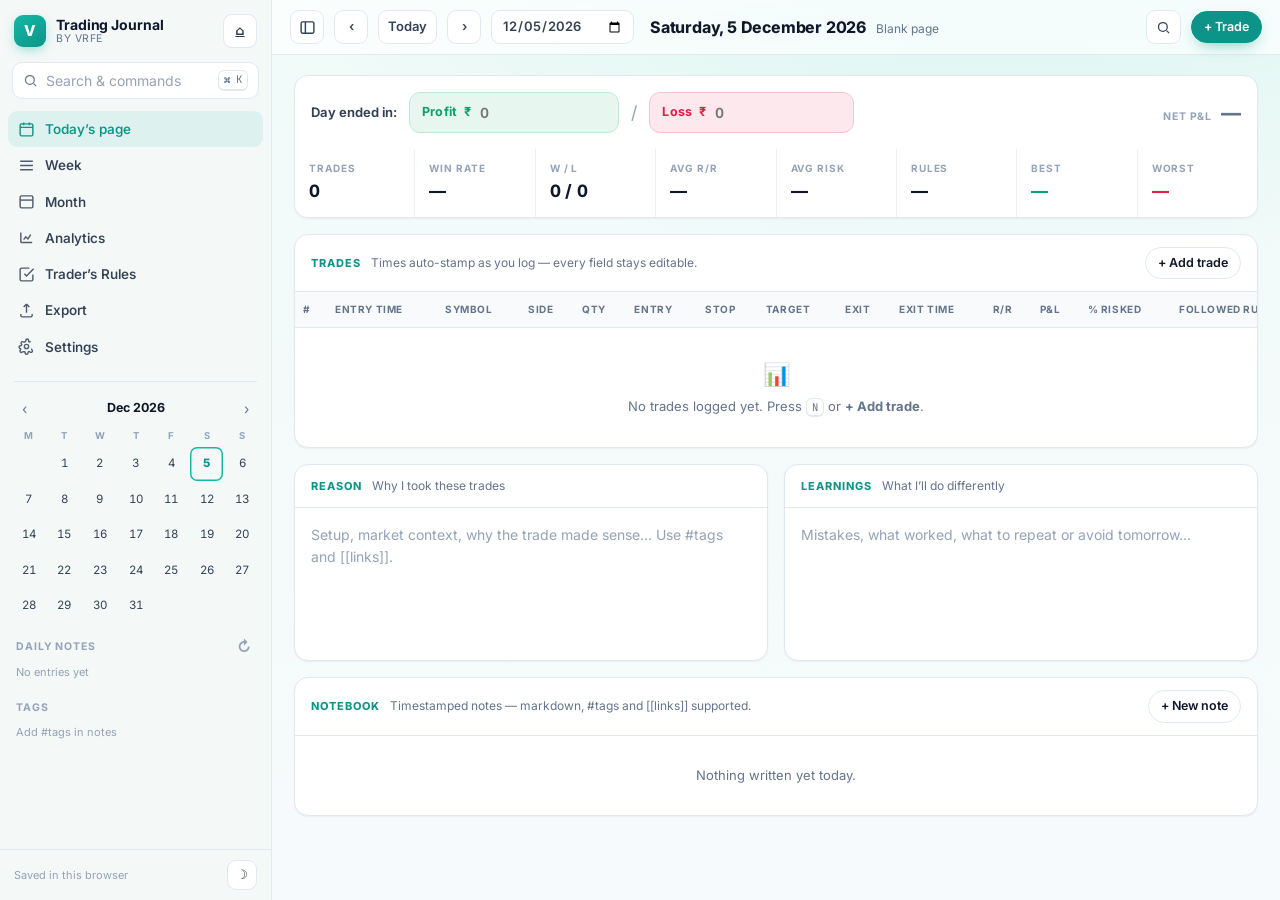
==== app.html @ 70026c04 "Add files via upload" ====
<!DOCTYPE html>
<html lang="en" data-theme="light">
<head>
<meta charset="utf-8">
<meta name="viewport" content="width=device-width, initial-scale=1">
<title>Trading Journal by VRFE</title>
<link rel="icon" href="icons/icon32.png">
<link rel="stylesheet" href="app.css">
</head>
<body>
<div class="app" id="app">

  <!-- ==================== SIDEBAR (vault) ==================== -->
  <aside class="sidebar">
    <div class="sb-brand">
      <div class="brand-mark">V</div>
      <div class="brand-text">
        <div class="brand-title">Trading Journal</div>
        <div class="brand-sub">by VRFE</div>
      </div>
      <a class="iconbtn only no-print" id="homeLink" title="Home" style="margin-left:auto" href="index.html">&#8962;</a>
    </div>

    <button class="sb-search no-print" id="cmdkOpen">
      <svg class="ic" viewBox="0 0 24 24" width="15" height="15" fill="none" stroke="currentColor" stroke-width="2"><circle cx="11" cy="11" r="7"/><path d="M21 21l-4-4"/></svg>
      <span style="color:var(--ink-4)">Search &amp; commands</span>
      <span class="kbd">&#8984; K</span>
    </button>

    <nav class="sb-nav" id="sbNav">
      <button class="sb-item active" data-view="day">
        <svg class="ic" viewBox="0 0 24 24" fill="none" stroke="currentColor" stroke-width="2"><rect x="3" y="4" width="18" height="17" rx="2"/><path d="M3 9h18M8 2v4M16 2v4"/></svg>
        Today&rsquo;s page
      </button>
      <button class="sb-item" data-view="week">
        <svg class="ic" viewBox="0 0 24 24" fill="none" stroke="currentColor" stroke-width="2"><path d="M3 6h18M3 12h18M3 18h18"/></svg>
        Week
      </button>
      <button class="sb-item" data-view="month">
        <svg class="ic" viewBox="0 0 24 24" fill="none" stroke="currentColor" stroke-width="2"><rect x="3" y="4" width="18" height="17" rx="2"/><path d="M3 10h18"/></svg>
        Month
      </button>
      <button class="sb-item" data-view="analytics">
        <svg class="ic" viewBox="0 0 24 24" fill="none" stroke="currentColor" stroke-width="2"><path d="M4 19V5M4 19h16M8 15l3-4 3 3 4-6"/></svg>
        Analytics
      </button>
      <button class="sb-item" data-view="rules">
        <svg class="ic" viewBox="0 0 24 24" fill="none" stroke="currentColor" stroke-width="2"><path d="M9 11l3 3L22 4M21 12v7a2 2 0 0 1-2 2H5a2 2 0 0 1-2-2V5a2 2 0 0 1 2-2h11"/></svg>
        Trader&rsquo;s Rules
      </button>
      <button class="sb-item" data-view="export">
        <svg class="ic" viewBox="0 0 24 24" fill="none" stroke="currentColor" stroke-width="2"><path d="M12 3v12m0-12l-4 4m4-4l4 4M4 17v2a2 2 0 0 0 2 2h12a2 2 0 0 0 2-2v-2"/></svg>
        Export
      </button>
      <button class="sb-item" data-view="settings">
        <svg class="ic" viewBox="0 0 24 24" fill="none" stroke="currentColor" stroke-width="2"><circle cx="12" cy="12" r="3"/><path d="M19.4 15a1.65 1.65 0 0 0 .33 1.82l.06.06a2 2 0 1 1-2.83 2.83l-.06-.06a1.65 1.65 0 0 0-2.82 1.17V21a2 2 0 0 1-4 0v-.09A1.65 1.65 0 0 0 8 19.4a1.65 1.65 0 0 0-1.82.33l-.06.06a2 2 0 1 1-2.83-2.83l.06-.06A1.65 1.65 0 0 0 3.6 15H3.5a2 2 0 0 1 0-4h.09A1.65 1.65 0 0 0 5 8.6l-.06-.05a2 2 0 1 1 2.83-2.83l.06.06A1.65 1.65 0 0 0 9 5.6h.09A1.65 1.65 0 0 0 11 3.6V3.5a2 2 0 0 1 4 0v.09A1.65 1.65 0 0 0 16 5.6h.09a1.65 1.65 0 0 0 1.51-1.17"/></svg>
        Settings
      </button>
    </nav>

    <div class="sb-sep"></div>

    <div class="sb-scroll">
      <div class="mini-cal">
        <div class="mc-head">
          <button class="mc-nav" id="mcPrev">&#8249;</button>
          <div class="mc-title" id="mcTitle">—</div>
          <button class="mc-nav" id="mcNext">&#8250;</button>
        </div>
        <div class="mc-grid" id="mcGrid"></div>
      </div>

      <div class="sb-head">Daily notes <button id="sbNewDay" title="Go to today">&#8635;</button></div>
      <div id="dayList"></div>

      <div class="sb-head" style="margin-top:6px">Tags</div>
      <div id="tagList" style="padding-bottom:8px"></div>
    </div>

    <div class="sb-foot no-print">
      <span class="grow" style="font-size:11px;color:var(--ink-4)" id="storeInfo">Saved locally</span>
      <button class="iconbtn only" id="themeBtn" title="Toggle theme" style="height:30px;min-width:30px">&#9789;</button>
    </div>
  </aside>
  <div class="scrim" id="scrim"></div>

  <!-- ==================== MAIN ==================== -->
  <main class="main">
    <div class="topbar">
      <button class="iconbtn only no-print" id="sbToggle" title="Toggle sidebar">
        <svg viewBox="0 0 24 24" width="17" height="17" fill="none" stroke="currentColor" stroke-width="2"><rect x="3" y="4" width="18" height="16" rx="2"/><path d="M9 4v16"/></svg>
      </button>
      <button class="iconbtn only no-print" id="navPrev" title="Previous day">&#8249;</button>
      <button class="iconbtn no-print" id="navToday">Today</button>
      <button class="iconbtn only no-print" id="navNext" title="Next day">&#8250;</button>
      <input type="date" class="iconbtn no-print" id="datePick" style="padding:0 10px">
      <div class="crumb" style="margin-left:6px">
        <span class="h" id="crumbH">&nbsp;</span>
        <span class="s" id="crumbS">&nbsp;</span>
      </div>
      <div class="grow"></div>
      <button class="iconbtn no-print" id="cmdkOpen2" title="Command palette (⌘K)">
        <svg viewBox="0 0 24 24" width="15" height="15" fill="none" stroke="currentColor" stroke-width="2"><circle cx="11" cy="11" r="7"/><path d="M21 21l-4-4"/></svg>
      </button>
      <button class="btn primary sm no-print" id="addTradeTop">+ Trade</button>
    </div>

    <div class="content" id="content">
      <div class="pad">

        <!-- ===== DAY ===== -->
        <section id="view-day">
          <div class="card">
            <div class="dayresult">
              <span class="dr-label">Day ended in:</span>
              <div class="chip profit"><span class="nm">Profit</span><span class="nm cur">&#8377;</span><input id="dayProfit" inputmode="decimal" placeholder="0"></div>
              <span class="slash">/</span>
              <div class="chip loss"><span class="nm">Loss</span><span class="nm cur">&#8377;</span><input id="dayLoss" inputmode="decimal" placeholder="0"></div>
              <div class="net"><span class="k">Net P&amp;L</span><span class="v" id="dayNet">&mdash;</span></div>
            </div>
            <div class="stats" id="dayStats"></div>
          </div>

          <div class="card">
            <div class="card-head">
              <span class="card-title">Trades</span>
              <span class="card-sub">Times auto-stamp as you log &mdash; every field stays editable.</span>
              <div class="grow"></div>
              <button class="btn sm no-print" id="addTrade2">+ Add trade</button>
            </div>
            <div class="tscroll">
              <table class="trades">
                <thead><tr>
                  <th class="rownum">#</th><th>Entry Time</th><th>Symbol</th><th>Side</th>
                  <th class="num">Qty</th><th class="num">Entry</th><th class="num">Stop</th>
                  <th class="num">Target</th><th class="num">Exit</th><th>Exit Time</th>
                  <th class="num">R/R</th><th class="num">P&amp;L</th><th class="num">% Risked</th>
                  <th>Followed rules?</th><th>Note</th><th class="no-print"></th>
                </tr></thead>
                <tbody id="tradeBody"></tbody>
              </table>
            </div>
            <div class="empty hidden" id="tradeEmpty"><div class="big">&#128202;</div>No trades logged yet. Press <span class="kbd">N</span> or <strong>+ Add trade</strong>.</div>
          </div>

          <div class="two-col">
            <div class="card">
              <div class="card-head"><span class="card-title">Reason</span><span class="card-sub">Why I took these trades</span></div>
              <div class="card-body" data-md="reason" data-ph="Setup, market context, why the trade made sense&hellip; Use #tags and [[links]]."></div>
            </div>
            <div class="card">
              <div class="card-head"><span class="card-title">Learnings</span><span class="card-sub">What I&rsquo;ll do differently</span></div>
              <div class="card-body" data-md="learnings" data-ph="Mistakes, what worked, what to repeat or avoid tomorrow&hellip;"></div>
            </div>
          </div>

          <div class="card">
            <div class="card-head">
              <span class="card-title">Notebook</span>
              <span class="card-sub">Timestamped notes &mdash; markdown, #tags and [[links]] supported.</span>
              <div class="grow"></div>
              <button class="btn sm no-print" id="addNote">+ New note</button>
            </div>
            <div id="noteList"></div>
            <div class="empty hidden" id="noteEmpty">Nothing written yet today.</div>
          </div>

          <div class="card" id="backlinkCard">
            <div class="card-head"><span class="card-title">Linked mentions</span><span class="card-sub" id="blSub">Other days that link here</span></div>
            <div class="backlinks" id="backlinks"></div>
          </div>
        </section>

        <!-- ===== WEEK ===== -->
        <section id="view-week" class="hidden">
          <div class="card"><div class="stats" id="weekStats"></div></div>
          <div class="card"><table class="grid" id="weekTable"></table></div>
        </section>

        <!-- ===== MONTH ===== -->
        <section id="view-month" class="hidden">
          <div class="card"><div class="stats" id="monthStats"></div></div>
          <div class="card"><div class="cal" id="calendar"></div></div>
        </section>

        <!-- ===== ANALYTICS ===== -->
        <section id="view-analytics" class="hidden">
          <div class="card">
            <div class="card-head"><span class="card-title">Equity curve</span><span class="card-sub" id="eqSub">Cumulative net P&amp;L</span>
              <div class="grow"></div>
              <div class="seg no-print" id="eqSeg">
                <button data-eq="30" class="active">30d</button><button data-eq="90">90d</button><button data-eq="365">1y</button><button data-eq="all">All</button>
              </div>
            </div>
            <div class="equity" id="equity"></div>
          </div>
          <div class="card"><div class="stats" id="anStats"></div></div>
          <div class="two-col">
            <div class="card">
              <div class="card-head"><span class="card-title">By symbol</span></div>
              <table class="grid" id="bySymbol"></table>
            </div>
            <div class="card">
              <div class="card-head"><span class="card-title">By tag</span></div>
              <table class="grid" id="byTag"></table>
            </div>
          </div>
        </section>

        <!-- ===== RULES ===== -->
        <section id="view-rules" class="hidden">
          <div class="card">
            <div class="rules-hero">
              <h2>Trader&rsquo;s Rules</h2>
              <p>Your standing rules, exported with every journal. Edit freely to match your system.</p>
            </div>
            <ul class="rules-list" id="rulesList"></ul>
            <div class="card-body no-print" style="display:flex;gap:8px;flex-wrap:wrap;border-top:1px solid var(--line)">
              <button class="btn" id="addRule">+ Add rule</button>
              <button class="btn ghost" id="resetRules">Restore VRFE defaults</button>
            </div>
          </div>
        </section>

        <!-- ===== EXPORT ===== -->
        <section id="view-export" class="hidden">
          <div class="card">
            <div class="card-head"><span class="card-title">Export range</span><div class="grow"></div>
              <div class="seg" id="scopeSeg">
                <button data-scope="day" class="active">Day</button><button data-scope="week">Week</button><button data-scope="month">Month</button><button data-scope="all">Everything</button>
              </div>
            </div>
            <div class="card-body">
              <div class="exp-grid">
                <div class="exp-card"><h4>Markdown <span class="badge">Obsidian · Notion</span></h4><p>YAML front-matter, tables, #tags and [[links]] preserved. Drops straight into a vault.</p><div class="exp-actions"><button class="btn primary sm" data-dl="md">Download</button><button class="btn sm" data-copy="md">Copy</button><button class="btn sm ghost" data-prev="md">Preview</button></div></div>
                <div class="exp-card"><h4>Trades CSV <span class="badge">Excel · Sheets</span></h4><p>One row per trade. Opens in Excel, Google Sheets or a Notion database.</p><div class="exp-actions"><button class="btn primary sm" data-dl="csv">Download</button><button class="btn sm" data-copy="csv">Copy</button><button class="btn sm ghost" data-prev="csv">Preview</button></div></div>
                <div class="exp-card"><h4>Daily summary CSV</h4><p>One row per day &mdash; P&amp;L, win rate, rule adherence, reason &amp; learnings.</p><div class="exp-actions"><button class="btn primary sm" data-dl="daycsv">Download</button><button class="btn sm" data-copy="daycsv">Copy</button><button class="btn sm ghost" data-prev="daycsv">Preview</button></div></div>
                <div class="exp-card"><h4>Excel workbook <span class="badge">.xls</span></h4><p>Formatted, styled sheet. Double-click to open in Excel or Numbers.</p><div class="exp-actions"><button class="btn primary sm" data-dl="xls">Download</button></div></div>
                <div class="exp-card"><h4>Rich HTML <span class="badge">Evernote</span></h4><p>For Evernote &amp; OneNote &mdash; download or copy and paste directly in.</p><div class="exp-actions"><button class="btn primary sm" data-dl="html">Download</button><button class="btn sm" data-copy="html">Copy</button></div></div>
                <div class="exp-card"><h4>JSON backup</h4><p>Complete backup of every day, trade, note &amp; rule. Restore from Settings.</p><div class="exp-actions"><button class="btn primary sm" data-dl="json">Download</button></div></div>
              </div>
              <pre class="preview hidden" id="preview"></pre>
            </div>
          </div>
        </section>

        <!-- ===== SETTINGS ===== -->
        <section id="view-settings" class="hidden">
          <div class="two-col">
            <div class="card">
              <div class="card-head"><span class="card-title">Account</span></div>
              <div class="card-body">
                <div class="field"><label for="setName">Trader name</label><input id="setName" placeholder="Your name"></div>
                <div class="field"><label for="setAccount">Account size</label><input id="setAccount" inputmode="decimal" placeholder="100000"><span class="hint">Drives <strong>% of account risked</strong> on every trade.</span></div>
                <div class="field"><label for="setCurrency">Currency symbol</label><input id="setCurrency" placeholder="&#8377;"></div>
                <div class="field"><label for="setStamp">Auto timestamp</label><select id="setStamp"><option value="on">On &mdash; stamp date &amp; time automatically (editable)</option><option value="off">Off &mdash; enter times manually</option></select></div>
              </div>
            </div>
            <div class="card">
              <div class="card-head"><span class="card-title">Data</span></div>
              <div class="card-body">
                <div class="field"><label>Backup</label><div style="display:flex;gap:8px;flex-wrap:wrap"><button class="btn" id="btnBackup">Download JSON backup</button><button class="btn" id="btnRestore">Restore from file</button><input type="file" id="restoreFile" accept="application/json" class="hidden"></div><span class="hint">Everything stays on this device. Nothing is uploaded.</span></div>
                <div class="field"><label>Sample data</label><div><button class="btn" id="btnDemo">Load demo week</button></div><span class="hint">Fills the last 5 weekdays with example trades.</span></div>
                <div class="field"><label>Danger zone</label><div style="display:flex;gap:8px;flex-wrap:wrap"><button class="btn danger" id="btnClearDay">Clear this day</button><button class="btn danger" id="btnClearAll">Erase all data</button></div></div>
                <div class="field"><label>About</label><span class="hint">Trading Journal by VRFE (VR Financial Educators) &middot; v2.0<br>A journal, not advice. Track your own trades, follow your own rules.</span></div>
              </div>
            </div>
          </div>
        </section>

      </div>
    </div>
  </main>
</div>

<!-- command palette -->
<div class="cmdk-back hidden" id="cmdkBack">
  <div class="cmdk" role="dialog" aria-label="Command palette">
    <div class="cmdk-in">
      <svg class="ic" viewBox="0 0 24 24" fill="none" stroke="currentColor" stroke-width="2"><circle cx="11" cy="11" r="7"/><path d="M21 21l-4-4"/></svg>
      <input id="cmdkInput" placeholder="Jump to a day, search notes, or run a command…" autocomplete="off">
    </div>
    <div class="cmdk-list" id="cmdkList"></div>
    <div class="cmdk-foot">
      <span><span class="kbd">&#8593;&#8595;</span> navigate</span>
      <span><span class="kbd">&#8629;</span> open</span>
      <span><span class="kbd">esc</span> close</span>
      <span style="margin-left:auto">Type <strong>&gt;</strong> for commands, <strong>#</strong> for tags</span>
    </div>
  </div>
</div>

<div id="toast"></div>
<script src="app.js"></script>
</body>
</html>
---- app.css ----
/* ============================================================
   Trading Journal by VRFE — VR Financial Educators
   Design language: vrpersonalfinance.in (Inter · teal · slate)
   Workspace UX inspired by Obsidian (original implementation).
   ============================================================ */

@import url('https://fonts.googleapis.com/css2?family=Inter:wght@400;500;600;700;800&family=JetBrains+Mono:wght@400;500&display=swap');

:root {
  /* brand — pulled from vrpersonalfinance.in */
  --teal:        #14B8A6;
  --teal-600:    #0D9488;
  --teal-700:    #0F766E;
  --teal-400:    #2DD4BF;
  --teal-050:    #ECFDF9;
  --teal-tint:   rgba(20, 184, 166, .10);

  /* ink + surfaces (slate) */
  --ink:         #0F172A;
  --ink-2:       #334155;
  --ink-3:       #64748B;
  --ink-4:       #94A3B8;
  --bg:          #F6FAF9;
  --bg-grad-a:   #F0FBF8;
  --bg-grad-b:   #F7FAFC;
  --panel:       #FFFFFF;
  --panel-2:     #F8FAFC;
  --panel-3:     #F1F5F9;
  --sidebar:     #F4F8F7;
  --line:        #E2E8F0;
  --line-2:      #EDF1F5;
  --line-soft:   rgba(15, 23, 42, .06);

  /* semantic */
  --green:       #0E9F6E;
  --green-bg:    #E7F7F0;
  --green-line:  #BFE9D6;
  --rose:        #E11D48;
  --rose-bg:     #FDE8ED;
  --rose-line:   #F6C4CF;
  --amber:       #C2760B;

  --shadow-sm:   0 1px 2px rgba(15,23,42,.05);
  --shadow:      0 1px 3px rgba(15,23,42,.06), 0 12px 28px -14px rgba(15,23,42,.16);
  --shadow-lg:   0 24px 60px -20px rgba(15,23,42,.28);
  --radius:      14px;
  --radius-sm:   10px;
  --font:        'Inter', system-ui, -apple-system, "Segoe UI", Roboto, sans-serif;
  --mono:        'JetBrains Mono', ui-monospace, SFMono-Regular, Menlo, monospace;
  --sb-w:        272px;
}

[data-theme="dark"] {
  --teal:        #2DD4BF;
  --teal-600:    #14B8A6;
  --teal-700:    #5EEAD4;
  --teal-400:    #5EEAD4;
  --teal-050:    #123330;
  --teal-tint:   rgba(45, 212, 191, .12);

  --ink:         #E7ECF3;
  --ink-2:       #B6C2D1;
  --ink-3:       #8A99AC;
  --ink-4:       #64748B;
  --bg:          #0B1120;
  --bg-grad-a:   #0B141B;
  --bg-grad-b:   #0B1120;
  --panel:       #111A2B;
  --panel-2:     #0E1626;
  --panel-3:     #16223A;
  --sidebar:     #0C1524;
  --line:        #1F2C43;
  --line-2:      #1A2740;
  --line-soft:   rgba(231,236,243,.07);

  --green:       #34D399;
  --green-bg:    #0E2A24;
  --green-line:  #1C4A3D;
  --rose:        #FB7185;
  --rose-bg:     #331722;
  --rose-line:   #5B2837;
  --amber:       #E7A54C;

  --shadow-sm:   0 1px 2px rgba(0,0,0,.4);
  --shadow:      0 2px 6px rgba(0,0,0,.4), 0 18px 40px -18px rgba(0,0,0,.7);
  --shadow-lg:   0 30px 70px -20px rgba(0,0,0,.8);
}

* { box-sizing: border-box; }
html, body { margin: 0; padding: 0; height: 100%; }
body {
  background:
    radial-gradient(1200px 600px at 78% -8%, var(--teal-tint), transparent 60%),
    linear-gradient(180deg, var(--bg-grad-a), var(--bg-grad-b));
  color: var(--ink);
  font-family: var(--font);
  font-size: 14px; line-height: 1.5;
  -webkit-font-smoothing: antialiased;
  overflow: hidden;
}
button, input, select, textarea { font: inherit; color: inherit; }
::selection { background: var(--teal-tint); }

/* scrollbars */
* { scrollbar-width: thin; scrollbar-color: var(--line) transparent; }
*::-webkit-scrollbar { width: 10px; height: 10px; }
*::-webkit-scrollbar-thumb { background: var(--line); border-radius: 10px; border: 2px solid transparent; background-clip: content-box; }
*::-webkit-scrollbar-thumb:hover { background: var(--ink-4); background-clip: content-box; }

/* ============================================================
   Workspace shell
   ============================================================ */
.app { display: grid; grid-template-columns: var(--sb-w) 1fr; height: 100vh; }
.app.sb-collapsed { grid-template-columns: 0 1fr; }

/* ---------------- Sidebar (the "vault") ---------------- */
.sidebar {
  background: var(--sidebar); border-right: 1px solid var(--line);
  display: flex; flex-direction: column; min-width: 0; overflow: hidden;
}
.app.sb-collapsed .sidebar { border-right: none; }
.sb-brand {
  display: flex; align-items: center; gap: 10px; padding: 14px 14px 12px;
}
.brand-mark {
  width: 32px; height: 32px; border-radius: 9px; flex: none;
  background: linear-gradient(145deg, var(--teal), var(--teal-600));
  color: #fff; display: grid; place-items: center; font-weight: 800; font-size: 15px;
  box-shadow: 0 4px 12px -3px rgba(20,184,166,.55);
}
.brand-text { line-height: 1.15; min-width: 0; }
.brand-title { font-weight: 700; font-size: 14px; letter-spacing: -.1px; white-space: nowrap; }
.brand-sub { font-size: 10.5px; color: var(--ink-3); letter-spacing: .5px; text-transform: uppercase; }

.sb-search {
  margin: 2px 12px 10px; display: flex; align-items: center; gap: 8px;
  background: var(--panel); border: 1px solid var(--line); border-radius: 10px;
  padding: 7px 10px; color: var(--ink-3); cursor: text;
}
.sb-search input { border: none; background: none; outline: none; width: 100%; font-size: 13px; }
.sb-search .kbd { margin-left: auto; }
.kbd {
  font-family: var(--mono); font-size: 10.5px; color: var(--ink-3);
  border: 1px solid var(--line); border-bottom-width: 2px; border-radius: 6px;
  padding: 1px 5px; background: var(--panel); white-space: nowrap;
}

.sb-nav { padding: 2px 8px 8px; }
.sb-item {
  display: flex; align-items: center; gap: 10px; width: 100%;
  padding: 8px 10px; border: none; background: none; cursor: pointer;
  border-radius: 9px; color: var(--ink-2); font-weight: 550; font-size: 13.5px; text-align: left;
}
.sb-item .ic { width: 17px; height: 17px; flex: none; opacity: .85; }
.sb-item:hover { background: var(--panel-3); color: var(--ink); }
.sb-item.active { background: var(--teal-tint); color: var(--teal-600); }
.sb-item.active .ic { opacity: 1; }
.sb-item .count { margin-left: auto; font-size: 11px; color: var(--ink-4); font-variant-numeric: tabular-nums; }

.sb-sep { height: 1px; background: var(--line); margin: 8px 14px; }
.sb-scroll { flex: 1; overflow-y: auto; padding-bottom: 12px; }
.sb-head {
  display: flex; align-items: center; gap: 6px; padding: 6px 16px;
  font-size: 10.5px; text-transform: uppercase; letter-spacing: .9px; color: var(--ink-4); font-weight: 700;
}
.sb-head button { margin-left: auto; border: none; background: none; color: var(--ink-4); cursor: pointer; font-size: 15px; line-height: 1; padding: 2px 4px; border-radius: 5px; }
.sb-head button:hover { background: var(--panel-3); color: var(--ink); }

/* mini calendar */
.mini-cal { padding: 4px 12px 8px; }
.mc-head { display: flex; align-items: center; justify-content: space-between; padding: 2px 4px 6px; }
.mc-title { font-size: 12.5px; font-weight: 700; }
.mc-nav { border: none; background: none; color: var(--ink-3); cursor: pointer; padding: 2px 6px; border-radius: 6px; font-size: 14px; }
.mc-nav:hover { background: var(--panel-3); color: var(--ink); }
.mc-grid { display: grid; grid-template-columns: repeat(7, 1fr); gap: 2px; }
.mc-dow { text-align: center; font-size: 9.5px; color: var(--ink-4); font-weight: 700; padding: 2px 0; }
.mc-day {
  aspect-ratio: 1; border: none; background: none; cursor: pointer;
  border-radius: 7px; font-size: 11.5px; color: var(--ink-2); position: relative;
  display: grid; place-items: center; font-variant-numeric: tabular-nums;
}
.mc-day:hover { background: var(--panel-3); }
.mc-day.mute { color: var(--ink-4); opacity: .4; cursor: default; }
.mc-day.sel { box-shadow: inset 0 0 0 1.5px var(--teal); color: var(--teal-600); font-weight: 700; }
.mc-day.today { font-weight: 800; }
.mc-day.has::after {
  content: ''; position: absolute; bottom: 3px; left: 50%; transform: translateX(-50%);
  width: 4px; height: 4px; border-radius: 50%; background: var(--ink-4);
}
.mc-day.pos { background: var(--green-bg); color: var(--green); }
.mc-day.neg { background: var(--rose-bg); color: var(--rose); }
.mc-day.pos.has::after, .mc-day.neg.has::after { display: none; }

/* day list + tag list */
.list-item {
  display: flex; align-items: center; gap: 9px; padding: 7px 16px; cursor: pointer;
  border-left: 2px solid transparent; color: var(--ink-2);
}
.list-item:hover { background: var(--panel-3); }
.list-item.active { background: var(--teal-tint); border-left-color: var(--teal); color: var(--ink); }
.li-dot { width: 8px; height: 8px; border-radius: 50%; flex: none; background: var(--ink-4); }
.li-dot.pos { background: var(--green); } .li-dot.neg { background: var(--rose); }
.li-main { min-width: 0; flex: 1; }
.li-title { font-size: 13px; font-weight: 600; white-space: nowrap; overflow: hidden; text-overflow: ellipsis; }
.li-sub { font-size: 11px; color: var(--ink-4); }
.li-val { font-size: 12px; font-weight: 700; font-variant-numeric: tabular-nums; }
.tag-chip {
  display: inline-flex; align-items: center; gap: 5px; margin: 3px 4px 0 16px;
  padding: 3px 9px; border-radius: 999px; font-size: 12px; font-weight: 600;
  background: var(--teal-tint); color: var(--teal-600); cursor: pointer; border: 1px solid transparent;
}
.tag-chip:hover { border-color: var(--teal); }
.tag-chip .n { color: var(--teal); opacity: .7; font-size: 11px; }
.tag-chip.active { background: var(--teal-600); color: #fff; }
.tag-chip.active .n { color: #fff; }

.sb-foot { padding: 10px 14px; border-top: 1px solid var(--line); display: flex; align-items: center; gap: 8px; }
.sb-foot .grow { flex: 1; }

/* ---------------- Main ---------------- */
.main { min-width: 0; display: flex; flex-direction: column; overflow: hidden; }
.topbar {
  display: flex; align-items: center; gap: 10px; padding: 10px 18px;
  border-bottom: 1px solid var(--line); background: color-mix(in srgb, var(--panel) 70%, transparent);
  backdrop-filter: saturate(140%) blur(8px);
}
.iconbtn {
  height: 34px; min-width: 34px; padding: 0 9px; border: 1px solid var(--line);
  background: var(--panel); border-radius: 9px; cursor: pointer; color: var(--ink-2);
  display: inline-flex; align-items: center; justify-content: center; gap: 6px; font-weight: 600; font-size: 13px;
  transition: background .14s, border-color .14s, color .14s;
}
.iconbtn:hover { background: var(--panel-3); color: var(--ink); }
.iconbtn.only { padding: 0; }
.crumb { display: flex; align-items: baseline; gap: 10px; min-width: 0; }
.crumb .h { font-size: 16px; font-weight: 750; letter-spacing: -.2px; white-space: nowrap; }
.crumb .s { font-size: 12px; color: var(--ink-3); white-space: nowrap; overflow: hidden; text-overflow: ellipsis; }
.grow { flex: 1; }

.content { flex: 1; overflow-y: auto; }
.pad { max-width: 1180px; margin: 0 auto; padding: 20px 22px 80px; }

/* buttons */
.btn {
  border: 1px solid var(--line); background: var(--panel); color: var(--ink);
  border-radius: 999px; padding: 8px 15px; cursor: pointer; font-weight: 600; font-size: 13px;
  display: inline-flex; align-items: center; gap: 7px; white-space: nowrap;
  transition: background .14s, border-color .14s, transform .05s, box-shadow .14s;
}
.btn:hover { background: var(--panel-3); }
.btn:active { transform: translateY(1px); }
.btn.primary { background: var(--teal-600); border-color: var(--teal-600); color: #fff; box-shadow: 0 6px 16px -6px rgba(13,148,136,.6); }
.btn.primary:hover { background: var(--teal-700); border-color: var(--teal-700); }
.btn.ghost { background: transparent; border-color: transparent; }
.btn.ghost:hover { background: var(--panel-3); }
.btn.danger { color: var(--rose); border-color: var(--rose-line); }
.btn.danger:hover { background: var(--rose-bg); }
.btn.sm { padding: 6px 12px; font-size: 12.5px; }
.btn .ic { width: 16px; height: 16px; }

/* cards */
.card { background: var(--panel); border: 1px solid var(--line); border-radius: var(--radius); box-shadow: var(--shadow-sm); margin-bottom: 16px; overflow: hidden; }
.card-head { display: flex; align-items: center; gap: 10px; flex-wrap: wrap; padding: 12px 16px; border-bottom: 1px solid var(--line); }
.card-title { font-size: 11px; font-weight: 750; text-transform: uppercase; letter-spacing: 1px; color: var(--teal-600); }
.card-sub { font-size: 12px; color: var(--ink-3); }
.card-body { padding: 16px; }

/* day result chips */
.dayresult { display: flex; align-items: center; gap: 12px; flex-wrap: wrap; padding: 16px; }
.dr-label { font-size: 13px; color: var(--ink-2); font-weight: 650; }
.chip { display: flex; align-items: center; gap: 7px; border-radius: 11px; padding: 8px 12px; border: 1px solid transparent; }
.chip .nm { font-size: 12.5px; font-weight: 700; letter-spacing: .2px; }
.chip input { border: none; background: transparent; width: 128px; font-weight: 650; outline: none; font-variant-numeric: tabular-nums; }
.chip.profit { background: var(--green-bg); border-color: var(--green-line); }
.chip.profit .nm, .chip.profit input { color: var(--green); }
.chip.loss { background: var(--rose-bg); border-color: var(--rose-line); }
.chip.loss .nm, .chip.loss input { color: var(--rose); }
.slash { color: var(--ink-4); font-size: 18px; }
.net { margin-left: auto; display: flex; align-items: baseline; gap: 9px; }
.net .k { font-size: 10.5px; text-transform: uppercase; letter-spacing: .9px; color: var(--ink-4); font-weight: 700; }
.net .v { font-size: 20px; font-weight: 800; font-variant-numeric: tabular-nums; letter-spacing: -.3px; }
.pos { color: var(--green); } .neg { color: var(--rose); } .flat { color: var(--ink-3); }

/* stats */
.stats { display: grid; grid-template-columns: repeat(auto-fit, minmax(116px, 1fr)); gap: 1px; background: var(--line-2); }
.stat { background: var(--panel); padding: 12px 14px; }
.stat .k { font-size: 10px; text-transform: uppercase; letter-spacing: .9px; color: var(--ink-4); font-weight: 700; }
.stat .v { font-size: 17px; font-weight: 750; font-variant-numeric: tabular-nums; margin-top: 3px; letter-spacing: -.3px; }

/* trades table */
.tscroll { overflow-x: auto; }
table.trades { width: 100%; border-collapse: collapse; min-width: 1120px; }
table.trades th {
  font-size: 10px; text-transform: uppercase; letter-spacing: .6px; color: var(--ink-3); font-weight: 700;
  text-align: left; padding: 10px 8px; border-bottom: 1.5px solid var(--line); background: var(--panel-2); white-space: nowrap;
}
table.trades td { padding: 0; border-bottom: 1px solid var(--line-2); border-right: 1px solid var(--line-soft); }
table.trades td:last-child, table.trades th:last-child { border-right: none; }
table.trades tr:hover td { background: color-mix(in srgb, var(--panel-2) 60%, transparent); }
table.trades input, table.trades select { width: 100%; border: none; background: transparent; outline: none; padding: 9px 8px; font-variant-numeric: tabular-nums; }
table.trades input:focus, table.trades select:focus { background: var(--teal-tint); box-shadow: inset 0 0 0 1.5px var(--teal); border-radius: 5px; }
table.trades input::placeholder { color: var(--ink-4); }
.num { text-align: right; } .num input { text-align: right; }
.rownum { width: 32px; text-align: center; color: var(--ink-4); font-size: 12px; }
.cell-calc.auto input::placeholder { color: var(--ink-3); font-weight: 600; }
td.del { width: 32px; text-align: center; }
.del-btn { border: none; background: none; cursor: pointer; color: var(--ink-4); padding: 6px 7px; border-radius: 6px; line-height: 1; }
.del-btn:hover { color: var(--rose); background: var(--rose-bg); }
select.rules-sel.yes { color: var(--green); font-weight: 650; }
select.rules-sel.no { color: var(--rose); font-weight: 650; }
select.rules-sel.partly { color: var(--amber); font-weight: 650; }

/* markdown editor blocks */
.md-wrap { position: relative; }
.md-edit {
  width: 100%; border: none; outline: none; resize: vertical; min-height: 120px;
  background: transparent; line-height: 27px; font-size: 14px; color: var(--ink);
  background-image: repeating-linear-gradient(to bottom, transparent 0 26px, var(--line-soft) 26px 27px);
  font-family: var(--font);
}
.md-view {
  min-height: 120px; line-height: 1.62; font-size: 14px; cursor: text;
}
.md-view:empty::before { content: attr(data-ph); color: var(--ink-4); }
.md-view h1,.md-view h2,.md-view h3 { margin: .6em 0 .3em; line-height: 1.25; }
.md-view h1 { font-size: 18px; } .md-view h2 { font-size: 16px; } .md-view h3 { font-size: 14px; }
.md-view p { margin: .4em 0; } .md-view ul, .md-view ol { margin: .3em 0; padding-left: 22px; }
.md-view li { margin: 2px 0; }
.md-view code { font-family: var(--mono); font-size: 12.5px; background: var(--panel-3); padding: 1px 5px; border-radius: 5px; }
.md-view strong { font-weight: 700; } .md-view em { font-style: italic; }
.md-view blockquote { margin: .4em 0; padding: 2px 12px; border-left: 3px solid var(--teal); color: var(--ink-2); }
.md-view a.wikilink { color: var(--teal-600); font-weight: 600; text-decoration: none; border-bottom: 1px dashed var(--teal-400); cursor: pointer; }
.md-view a.wikilink:hover { background: var(--teal-tint); }
.md-view .tag { color: var(--teal-600); font-weight: 600; background: var(--teal-tint); padding: 0 6px; border-radius: 999px; font-size: 12.5px; cursor: pointer; }
.md-view hr { border: none; border-top: 1px solid var(--line); margin: .8em 0; }
.editing-hint { position: absolute; top: 8px; right: 8px; font-size: 10px; color: var(--ink-4); background: var(--panel); padding: 2px 7px; border-radius: 6px; border: 1px solid var(--line); }

.two-col { display: grid; grid-template-columns: 1fr 1fr; gap: 16px; }
@media (max-width: 880px) { .two-col { grid-template-columns: 1fr; } }

/* notebook notes */
.note { display: flex; gap: 12px; padding: 12px 16px; border-bottom: 1px solid var(--line-2); }
.note:last-child { border-bottom: none; }
.note-stamp { flex: none; width: 158px; }
.note-stamp input { width: 100%; border: 1px solid transparent; background: transparent; border-radius: 7px; padding: 4px 6px; font-size: 12px; color: var(--teal-600); font-weight: 650; font-variant-numeric: tabular-nums; }
.note-stamp input:hover { border-color: var(--line); }
.note-stamp input:focus { border-color: var(--teal); outline: none; }
.note-body { flex: 1; min-width: 0; }
.empty { padding: 30px 16px; text-align: center; color: var(--ink-3); font-size: 13px; }
.empty .big { font-size: 22px; margin-bottom: 6px; }

/* rules */
.rules-hero { text-align: center; padding: 26px 16px 8px; }
.rules-hero h2 { margin: 0; font-size: 15px; letter-spacing: 2.6px; text-transform: uppercase; color: var(--teal-600); font-weight: 750; }
.rules-hero p { margin: 6px 0 0; color: var(--ink-3); font-size: 12.5px; }
.rules-list { list-style: none; margin: 0; padding: 8px 0; }
.rules-list li { display: flex; align-items: center; gap: 12px; padding: 10px 18px; border-bottom: 1px solid var(--line-2); }
.rules-list li:last-child { border-bottom: none; }
.bullet { color: var(--teal); font-size: 16px; flex: none; }
.rules-list input { flex: 1; border: 1px solid transparent; background: transparent; border-radius: 8px; padding: 6px 8px; outline: none; font-size: 14.5px; }
.rules-list input:hover { border-color: var(--line); }
.rules-list input:focus { border-color: var(--teal); }
.rule-drag { color: var(--ink-4); cursor: grab; font-size: 14px; }

/* week/month */
table.grid { width: 100%; border-collapse: collapse; }
table.grid th { font-size: 10.5px; text-transform: uppercase; letter-spacing: .6px; color: var(--ink-3); text-align: left; padding: 11px 14px; border-bottom: 1.5px solid var(--line); background: var(--panel-2); font-weight: 700; }
table.grid td { padding: 11px 14px; border-bottom: 1px solid var(--line-2); font-variant-numeric: tabular-nums; }
table.grid tr.clickable { cursor: pointer; }
table.grid tr.clickable:hover td { background: var(--panel-2); }
table.grid tfoot td { font-weight: 750; border-bottom: none; background: var(--panel-2); }

.cal { display: grid; grid-template-columns: repeat(7, 1fr); gap: 1px; background: var(--line-2); border-top: 1px solid var(--line); }
.cal .dow { background: var(--panel-2); padding: 8px 12px; font-size: 10.5px; text-transform: uppercase; letter-spacing: .7px; color: var(--ink-3); font-weight: 700; }
.cal .cell { background: var(--panel); min-height: 96px; padding: 9px 11px; display: flex; flex-direction: column; gap: 4px; cursor: pointer; transition: background .12s; }
.cal .cell:hover { background: var(--panel-2); }
.cal .cell.mute { background: var(--panel-2); opacity: .5; cursor: default; }
.cal .cell.today { box-shadow: inset 0 0 0 2px var(--teal); }
.cal .dnum { font-size: 12px; color: var(--ink-4); font-weight: 650; }
.cal .dpl { font-size: 15px; font-weight: 750; font-variant-numeric: tabular-nums; letter-spacing: -.3px; }
.cal .dmeta { font-size: 10.5px; color: var(--ink-4); margin-top: auto; }
.cal .cell.pos { background: linear-gradient(180deg, var(--green-bg), var(--panel)); }
.cal .cell.neg { background: linear-gradient(180deg, var(--rose-bg), var(--panel)); }

/* equity curve */
.equity { padding: 14px 16px 6px; }
.equity svg { width: 100%; height: 150px; display: block; overflow: visible; }
.eq-line { fill: none; stroke: var(--teal); stroke-width: 2.2; }
.eq-area { fill: url(#eqfill); opacity: .5; }
.eq-zero { stroke: var(--line); stroke-dasharray: 3 4; }
.eq-dot { fill: var(--panel); stroke: var(--teal); stroke-width: 2; }
.eq-empty { color: var(--ink-4); font-size: 13px; text-align: center; padding: 30px; }

/* export */
.exp-grid { display: grid; grid-template-columns: repeat(auto-fit, minmax(230px, 1fr)); gap: 12px; }
.exp-card { border: 1px solid var(--line); border-radius: var(--radius); padding: 15px; background: var(--panel-2); display: flex; flex-direction: column; gap: 8px; }
.exp-card h4 { margin: 0; font-size: 14px; display: flex; align-items: center; gap: 8px; }
.exp-card .badge { font-size: 10px; font-weight: 700; color: var(--teal-600); background: var(--teal-tint); padding: 2px 7px; border-radius: 999px; }
.exp-card p { margin: 0; font-size: 12.5px; color: var(--ink-3); flex: 1; }
.exp-actions { display: flex; gap: 7px; flex-wrap: wrap; }
.seg { display: inline-flex; border: 1px solid var(--line); border-radius: 999px; overflow: hidden; background: var(--panel); }
.seg button { border: none; background: transparent; padding: 7px 14px; cursor: pointer; font-size: 12.5px; font-weight: 600; color: var(--ink-3); }
.seg button.active { background: var(--teal-600); color: #fff; }
pre.preview { margin: 12px 0 0; padding: 14px; background: var(--panel-2); border: 1px solid var(--line); border-radius: var(--radius); font-family: var(--mono); font-size: 11.5px; line-height: 1.6; max-height: 360px; overflow: auto; white-space: pre; color: var(--ink-2); }

/* settings */
.field { display: flex; flex-direction: column; gap: 6px; margin-bottom: 15px; }
.field label { font-size: 12px; font-weight: 700; color: var(--ink-2); }
.field .hint { font-size: 11.5px; color: var(--ink-3); }
.field input, .field select { border: 1px solid var(--line); background: var(--panel); border-radius: 10px; padding: 9px 11px; outline: none; }
.field input:focus, .field select:focus { border-color: var(--teal); box-shadow: 0 0 0 3px var(--teal-tint); }

/* ============================================================
   Command palette
   ============================================================ */
.cmdk-back { position: fixed; inset: 0; background: rgba(15,23,42,.42); backdrop-filter: blur(3px); z-index: 200; display: flex; align-items: flex-start; justify-content: center; padding-top: 12vh; }
.cmdk { width: min(620px, 92vw); background: var(--panel); border: 1px solid var(--line); border-radius: 16px; box-shadow: var(--shadow-lg); overflow: hidden; }
.cmdk-in { display: flex; align-items: center; gap: 10px; padding: 15px 18px; border-bottom: 1px solid var(--line); }
.cmdk-in input { flex: 1; border: none; background: none; outline: none; font-size: 16px; }
.cmdk-in .ic { width: 19px; height: 19px; color: var(--ink-3); }
.cmdk-list { max-height: 52vh; overflow-y: auto; padding: 8px; }
.cmdk-group { font-size: 10.5px; text-transform: uppercase; letter-spacing: .8px; color: var(--ink-4); font-weight: 700; padding: 10px 12px 4px; }
.cmdk-row { display: flex; align-items: center; gap: 11px; padding: 10px 12px; border-radius: 10px; cursor: pointer; }
.cmdk-row .ic { width: 17px; height: 17px; color: var(--ink-3); flex: none; }
.cmdk-row .t { flex: 1; font-size: 14px; font-weight: 550; }
.cmdk-row .t small { display: block; font-size: 11.5px; color: var(--ink-4); font-weight: 400; }
.cmdk-row .hint { font-size: 11px; color: var(--ink-4); }
.cmdk-row.sel { background: var(--teal-tint); }
.cmdk-row.sel .ic, .cmdk-row.sel .t { color: var(--teal-600); }
.cmdk-empty { padding: 26px; text-align: center; color: var(--ink-4); font-size: 13px; }
.cmdk-foot { display: flex; gap: 14px; padding: 9px 16px; border-top: 1px solid var(--line); color: var(--ink-4); font-size: 11px; }
.cmdk-foot span { display: inline-flex; align-items: center; gap: 5px; }

/* toast */
#toast { position: fixed; left: 50%; bottom: 26px; transform: translate(-50%, 20px); background: var(--ink); color: var(--panel); padding: 10px 17px; border-radius: 999px; font-size: 13px; font-weight: 600; opacity: 0; pointer-events: none; transition: opacity .2s, transform .2s; z-index: 300; box-shadow: var(--shadow-lg); }
#toast.show { opacity: 1; transform: translate(-50%, 0); }

/* backlinks panel */
.backlinks { padding: 6px 0; }
.bl-item { padding: 9px 16px; border-bottom: 1px solid var(--line-2); cursor: pointer; }
.bl-item:hover { background: var(--panel-2); }
.bl-item:last-child { border-bottom: none; }
.bl-day { font-size: 11px; color: var(--teal-600); font-weight: 700; }
.bl-ctx { font-size: 13px; color: var(--ink-2); margin-top: 2px; }
.bl-ctx mark { background: var(--teal-tint); color: var(--teal-600); border-radius: 4px; padding: 0 2px; }

.hidden { display: none !important; }

/* mobile */
.scrim { display: none; }
@media (max-width: 760px) {
  .app { grid-template-columns: 1fr; }
  .sidebar { position: fixed; z-index: 150; width: var(--sb-w); height: 100vh; box-shadow: var(--shadow-lg); transform: translateX(-100%); transition: transform .22s ease; }
  .app.sb-open .sidebar { transform: translateX(0); }
  .app.sb-open .scrim { display: block; position: fixed; inset: 0; background: rgba(15,23,42,.4); z-index: 140; }
  .pad { padding: 16px 14px 80px; }
  .two-col { grid-template-columns: 1fr; }
}

@media print {
  .sidebar, .topbar, .no-print { display: none !important; }
  .app { display: block; height: auto; } body { overflow: visible; background: #fff; }
  .content { overflow: visible; } .card { box-shadow: none; break-inside: avoid; }
}
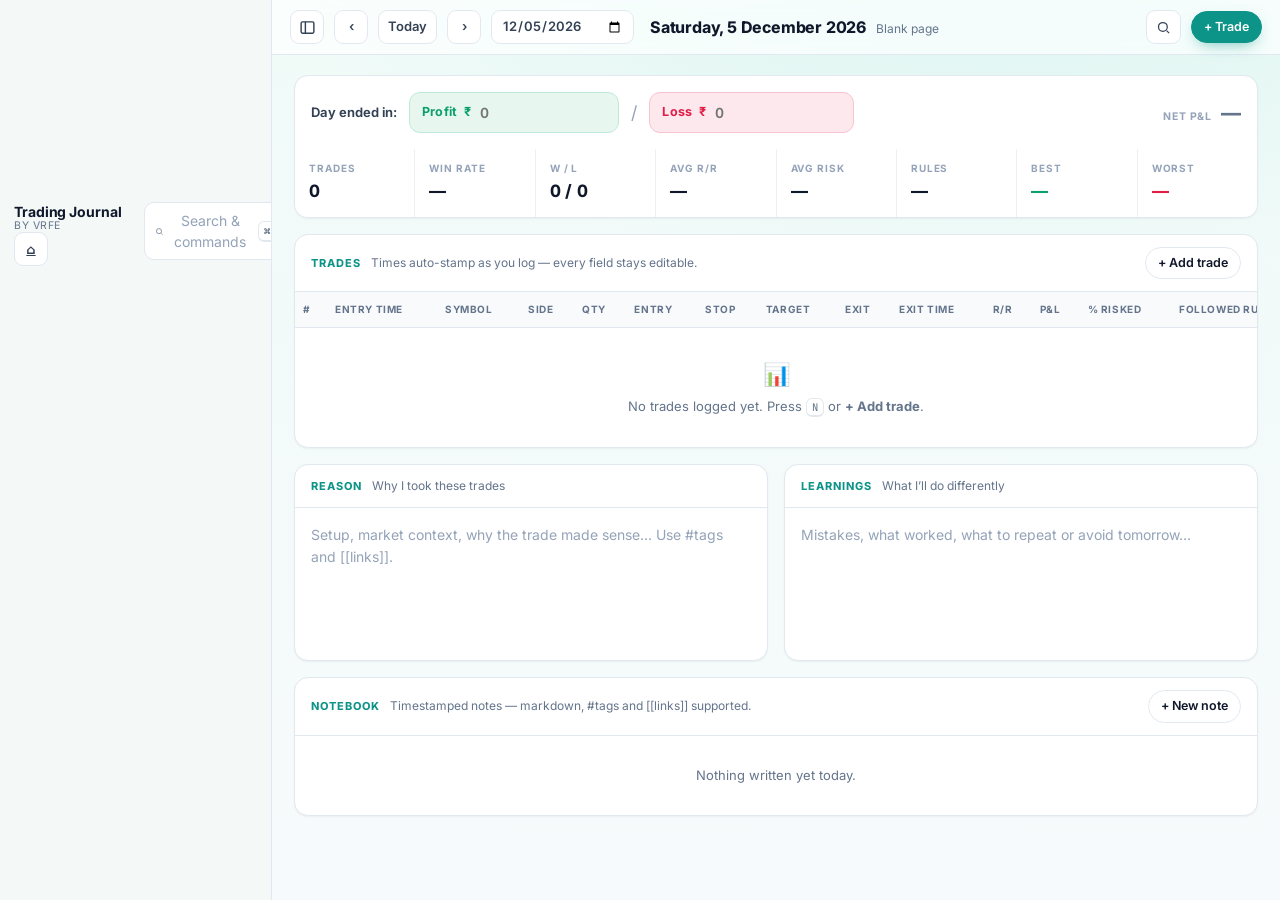
==== commit 6b3e96cf: "Fix brand logo HTML attributes" ====
--- a/app.html
+++ b/app.html
@@ -13,7 +13,7 @@
   <!-- ==================== SIDEBAR (vault) ==================== -->
   <aside class="sidebar">
     <div class="sb-brand">
-      <div class="brand-mark">V</div>
+      <div class="brand-logo".src="icons/icon128.png" alt="VRFE" width="34" height="34">
       <div class="brand-text">
         <div class="brand-title">Trading Journal</div>
         <div class="brand-sub">by VRFE</div>
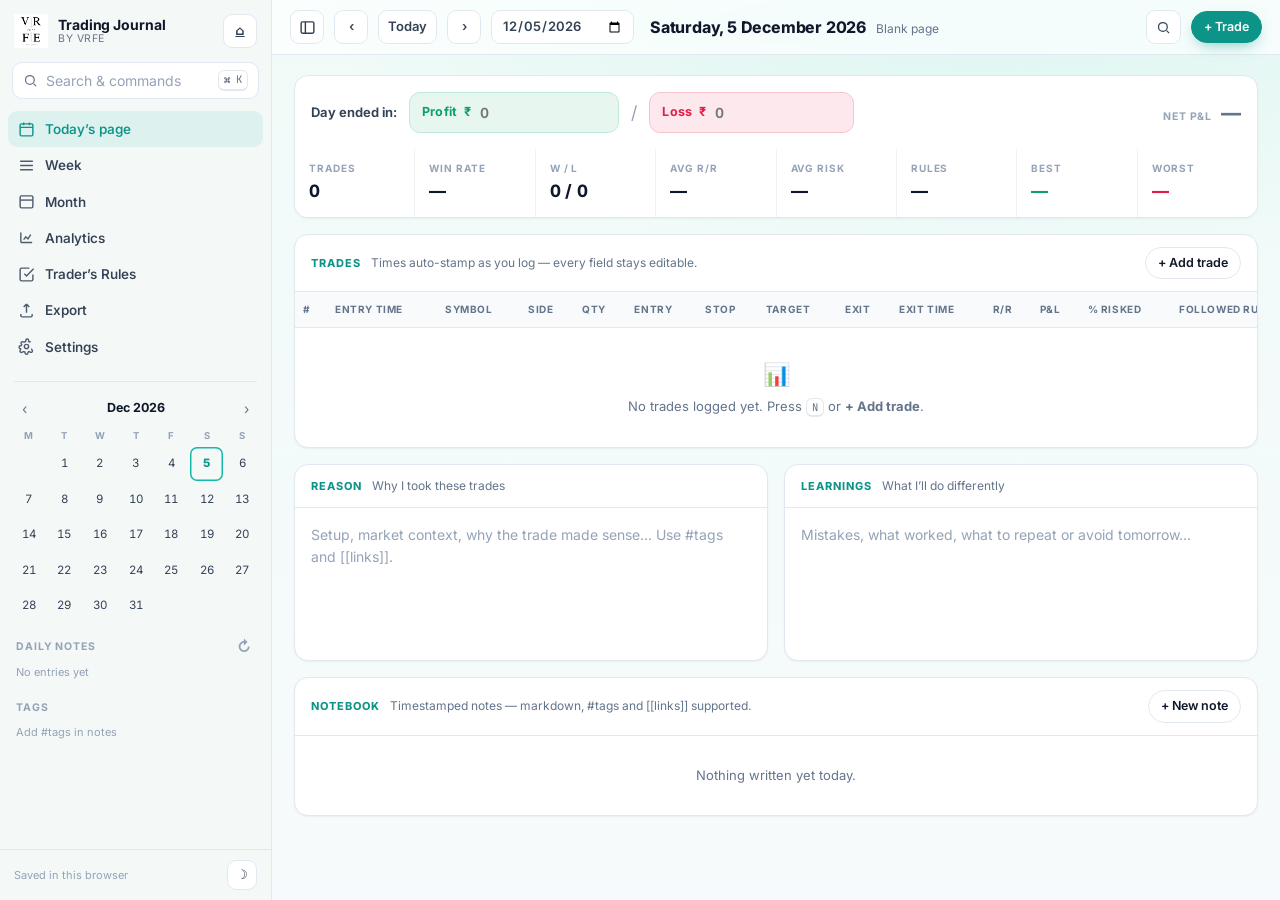
==== commit ebd54bf1: "Add files via upload" ====
--- a/app.html
+++ b/app.html
@@ -1,296 +1,420 @@
 <!DOCTYPE html>
 <html lang="en" data-theme="light">
+
 <head>
-<meta charset="utf-8">
-<meta name="viewport" content="width=device-width, initial-scale=1">
-<title>Trading Journal by VRFE</title>
-<link rel="icon" href="icons/icon32.png">
-<link rel="stylesheet" href="app.css">
+  <meta charset="utf-8">
+  <meta name="viewport" content="width=device-width, initial-scale=1">
+  <title>Trading Journal by VRFE</title>
+  <link rel="icon" href="icons/icon32.png">
+  <link rel="stylesheet" href="app.css?v=2">
 </head>
+
 <body>
-<div class="app" id="app">
-
-  <!-- ==================== SIDEBAR (vault) ==================== -->
-  <aside class="sidebar">
-    <div class="sb-brand">
-      <div class="brand-logo".src="icons/icon128.png" alt="VRFE" width="34" height="34">
-      <div class="brand-text">
-        <div class="brand-title">Trading Journal</div>
-        <div class="brand-sub">by VRFE</div>
-      </div>
-      <a class="iconbtn only no-print" id="homeLink" title="Home" style="margin-left:auto" href="index.html">&#8962;</a>
-    </div>
-
-    <button class="sb-search no-print" id="cmdkOpen">
-      <svg class="ic" viewBox="0 0 24 24" width="15" height="15" fill="none" stroke="currentColor" stroke-width="2"><circle cx="11" cy="11" r="7"/><path d="M21 21l-4-4"/></svg>
-      <span style="color:var(--ink-4)">Search &amp; commands</span>
-      <span class="kbd">&#8984; K</span>
-    </button>
-
-    <nav class="sb-nav" id="sbNav">
-      <button class="sb-item active" data-view="day">
-        <svg class="ic" viewBox="0 0 24 24" fill="none" stroke="currentColor" stroke-width="2"><rect x="3" y="4" width="18" height="17" rx="2"/><path d="M3 9h18M8 2v4M16 2v4"/></svg>
-        Today&rsquo;s page
+  <div class="app" id="app">
+
+    <!-- ==================== SIDEBAR (vault) ==================== -->
+    <aside class="sidebar">
+      <div class="sb-brand">
+        <img class="brand-logo" src="icons/icon128.png" alt="VRFE" width="34" height="34">
+        <div class="brand-text">
+          <div class="brand-title">Trading Journal</div>
+          <div class="brand-sub">by VRFE</div>
+        </div>
+        <a class="iconbtn only no-print" id="homeLink" title="Home" style="margin-left:auto"
+          href="index.html">&#8962;</a>
+      </div>
+
+      <button class="sb-search no-print" id="cmdkOpen">
+        <svg class="ic" viewBox="0 0 24 24" width="15" height="15" fill="none" stroke="currentColor" stroke-width="2">
+          <circle cx="11" cy="11" r="7" />
+          <path d="M21 21l-4-4" />
+        </svg>
+        <span style="color:var(--ink-4)">Search &amp; commands</span>
+        <span class="kbd">&#8984; K</span>
       </button>
-      <button class="sb-item" data-view="week">
-        <svg class="ic" viewBox="0 0 24 24" fill="none" stroke="currentColor" stroke-width="2"><path d="M3 6h18M3 12h18M3 18h18"/></svg>
-        Week
-      </button>
-      <button class="sb-item" data-view="month">
-        <svg class="ic" viewBox="0 0 24 24" fill="none" stroke="currentColor" stroke-width="2"><rect x="3" y="4" width="18" height="17" rx="2"/><path d="M3 10h18"/></svg>
-        Month
-      </button>
-      <button class="sb-item" data-view="analytics">
-        <svg class="ic" viewBox="0 0 24 24" fill="none" stroke="currentColor" stroke-width="2"><path d="M4 19V5M4 19h16M8 15l3-4 3 3 4-6"/></svg>
-        Analytics
-      </button>
-      <button class="sb-item" data-view="rules">
-        <svg class="ic" viewBox="0 0 24 24" fill="none" stroke="currentColor" stroke-width="2"><path d="M9 11l3 3L22 4M21 12v7a2 2 0 0 1-2 2H5a2 2 0 0 1-2-2V5a2 2 0 0 1 2-2h11"/></svg>
-        Trader&rsquo;s Rules
-      </button>
-      <button class="sb-item" data-view="export">
-        <svg class="ic" viewBox="0 0 24 24" fill="none" stroke="currentColor" stroke-width="2"><path d="M12 3v12m0-12l-4 4m4-4l4 4M4 17v2a2 2 0 0 0 2 2h12a2 2 0 0 0 2-2v-2"/></svg>
-        Export
-      </button>
-      <button class="sb-item" data-view="settings">
-        <svg class="ic" viewBox="0 0 24 24" fill="none" stroke="currentColor" stroke-width="2"><circle cx="12" cy="12" r="3"/><path d="M19.4 15a1.65 1.65 0 0 0 .33 1.82l.06.06a2 2 0 1 1-2.83 2.83l-.06-.06a1.65 1.65 0 0 0-2.82 1.17V21a2 2 0 0 1-4 0v-.09A1.65 1.65 0 0 0 8 19.4a1.65 1.65 0 0 0-1.82.33l-.06.06a2 2 0 1 1-2.83-2.83l.06-.06A1.65 1.65 0 0 0 3.6 15H3.5a2 2 0 0 1 0-4h.09A1.65 1.65 0 0 0 5 8.6l-.06-.05a2 2 0 1 1 2.83-2.83l.06.06A1.65 1.65 0 0 0 9 5.6h.09A1.65 1.65 0 0 0 11 3.6V3.5a2 2 0 0 1 4 0v.09A1.65 1.65 0 0 0 16 5.6h.09a1.65 1.65 0 0 0 1.51-1.17"/></svg>
-        Settings
-      </button>
-    </nav>
-
-    <div class="sb-sep"></div>
-
-    <div class="sb-scroll">
-      <div class="mini-cal">
-        <div class="mc-head">
-          <button class="mc-nav" id="mcPrev">&#8249;</button>
-          <div class="mc-title" id="mcTitle">—</div>
-          <button class="mc-nav" id="mcNext">&#8250;</button>
+
+      <nav class="sb-nav" id="sbNav">
+        <button class="sb-item active" data-view="day">
+          <svg class="ic" viewBox="0 0 24 24" fill="none" stroke="currentColor" stroke-width="2">
+            <rect x="3" y="4" width="18" height="17" rx="2" />
+            <path d="M3 9h18M8 2v4M16 2v4" />
+          </svg>
+          Today&rsquo;s page
+        </button>
+        <button class="sb-item" data-view="week">
+          <svg class="ic" viewBox="0 0 24 24" fill="none" stroke="currentColor" stroke-width="2">
+            <path d="M3 6h18M3 12h18M3 18h18" />
+          </svg>
+          Week
+        </button>
+        <button class="sb-item" data-view="month">
+          <svg class="ic" viewBox="0 0 24 24" fill="none" stroke="currentColor" stroke-width="2">
+            <rect x="3" y="4" width="18" height="17" rx="2" />
+            <path d="M3 10h18" />
+          </svg>
+          Month
+        </button>
+        <button class="sb-item" data-view="analytics">
+          <svg class="ic" viewBox="0 0 24 24" fill="none" stroke="currentColor" stroke-width="2">
+            <path d="M4 19V5M4 19h16M8 15l3-4 3 3 4-6" />
+          </svg>
+          Analytics
+        </button>
+        <button class="sb-item" data-view="rules">
+          <svg class="ic" viewBox="0 0 24 24" fill="none" stroke="currentColor" stroke-width="2">
+            <path d="M9 11l3 3L22 4M21 12v7a2 2 0 0 1-2 2H5a2 2 0 0 1-2-2V5a2 2 0 0 1 2-2h11" />
+          </svg>
+          Trader&rsquo;s Rules
+        </button>
+        <button class="sb-item" data-view="export">
+          <svg class="ic" viewBox="0 0 24 24" fill="none" stroke="currentColor" stroke-width="2">
+            <path d="M12 3v12m0-12l-4 4m4-4l4 4M4 17v2a2 2 0 0 0 2 2h12a2 2 0 0 0 2-2v-2" />
+          </svg>
+          Export
+        </button>
+        <button class="sb-item" data-view="settings">
+          <svg class="ic" viewBox="0 0 24 24" fill="none" stroke="currentColor" stroke-width="2">
+            <circle cx="12" cy="12" r="3" />
+            <path
+              d="M19.4 15a1.65 1.65 0 0 0 .33 1.82l.06.06a2 2 0 1 1-2.83 2.83l-.06-.06a1.65 1.65 0 0 0-2.82 1.17V21a2 2 0 0 1-4 0v-.09A1.65 1.65 0 0 0 8 19.4a1.65 1.65 0 0 0-1.82.33l-.06.06a2 2 0 1 1-2.83-2.83l.06-.06A1.65 1.65 0 0 0 3.6 15H3.5a2 2 0 0 1 0-4h.09A1.65 1.65 0 0 0 5 8.6l-.06-.05a2 2 0 1 1 2.83-2.83l.06.06A1.65 1.65 0 0 0 9 5.6h.09A1.65 1.65 0 0 0 11 3.6V3.5a2 2 0 0 1 4 0v.09A1.65 1.65 0 0 0 16 5.6h.09a1.65 1.65 0 0 0 1.51-1.17" />
+          </svg>
+          Settings
+        </button>
+      </nav>
+
+      <div class="sb-sep"></div>
+
+      <div class="sb-scroll">
+        <div class="mini-cal">
+          <div class="mc-head">
+            <button class="mc-nav" id="mcPrev">&#8249;</button>
+            <div class="mc-title" id="mcTitle">—</div>
+            <button class="mc-nav" id="mcNext">&#8250;</button>
+          </div>
+          <div class="mc-grid" id="mcGrid"></div>
         </div>
-        <div class="mc-grid" id="mcGrid"></div>
-      </div>
-
-      <div class="sb-head">Daily notes <button id="sbNewDay" title="Go to today">&#8635;</button></div>
-      <div id="dayList"></div>
-
-      <div class="sb-head" style="margin-top:6px">Tags</div>
-      <div id="tagList" style="padding-bottom:8px"></div>
-    </div>
-
-    <div class="sb-foot no-print">
-      <span class="grow" style="font-size:11px;color:var(--ink-4)" id="storeInfo">Saved locally</span>
-      <button class="iconbtn only" id="themeBtn" title="Toggle theme" style="height:30px;min-width:30px">&#9789;</button>
-    </div>
-  </aside>
-  <div class="scrim" id="scrim"></div>
-
-  <!-- ==================== MAIN ==================== -->
-  <main class="main">
-    <div class="topbar">
-      <button class="iconbtn only no-print" id="sbToggle" title="Toggle sidebar">
-        <svg viewBox="0 0 24 24" width="17" height="17" fill="none" stroke="currentColor" stroke-width="2"><rect x="3" y="4" width="18" height="16" rx="2"/><path d="M9 4v16"/></svg>
-      </button>
-      <button class="iconbtn only no-print" id="navPrev" title="Previous day">&#8249;</button>
-      <button class="iconbtn no-print" id="navToday">Today</button>
-      <button class="iconbtn only no-print" id="navNext" title="Next day">&#8250;</button>
-      <input type="date" class="iconbtn no-print" id="datePick" style="padding:0 10px">
-      <div class="crumb" style="margin-left:6px">
-        <span class="h" id="crumbH">&nbsp;</span>
-        <span class="s" id="crumbS">&nbsp;</span>
-      </div>
-      <div class="grow"></div>
-      <button class="iconbtn no-print" id="cmdkOpen2" title="Command palette (⌘K)">
-        <svg viewBox="0 0 24 24" width="15" height="15" fill="none" stroke="currentColor" stroke-width="2"><circle cx="11" cy="11" r="7"/><path d="M21 21l-4-4"/></svg>
-      </button>
-      <button class="btn primary sm no-print" id="addTradeTop">+ Trade</button>
-    </div>
-
-    <div class="content" id="content">
-      <div class="pad">
-
-        <!-- ===== DAY ===== -->
-        <section id="view-day">
-          <div class="card">
-            <div class="dayresult">
-              <span class="dr-label">Day ended in:</span>
-              <div class="chip profit"><span class="nm">Profit</span><span class="nm cur">&#8377;</span><input id="dayProfit" inputmode="decimal" placeholder="0"></div>
-              <span class="slash">/</span>
-              <div class="chip loss"><span class="nm">Loss</span><span class="nm cur">&#8377;</span><input id="dayLoss" inputmode="decimal" placeholder="0"></div>
-              <div class="net"><span class="k">Net P&amp;L</span><span class="v" id="dayNet">&mdash;</span></div>
-            </div>
-            <div class="stats" id="dayStats"></div>
-          </div>
-
-          <div class="card">
-            <div class="card-head">
-              <span class="card-title">Trades</span>
-              <span class="card-sub">Times auto-stamp as you log &mdash; every field stays editable.</span>
-              <div class="grow"></div>
-              <button class="btn sm no-print" id="addTrade2">+ Add trade</button>
-            </div>
-            <div class="tscroll">
-              <table class="trades">
-                <thead><tr>
-                  <th class="rownum">#</th><th>Entry Time</th><th>Symbol</th><th>Side</th>
-                  <th class="num">Qty</th><th class="num">Entry</th><th class="num">Stop</th>
-                  <th class="num">Target</th><th class="num">Exit</th><th>Exit Time</th>
-                  <th class="num">R/R</th><th class="num">P&amp;L</th><th class="num">% Risked</th>
-                  <th>Followed rules?</th><th>Note</th><th class="no-print"></th>
-                </tr></thead>
-                <tbody id="tradeBody"></tbody>
-              </table>
-            </div>
-            <div class="empty hidden" id="tradeEmpty"><div class="big">&#128202;</div>No trades logged yet. Press <span class="kbd">N</span> or <strong>+ Add trade</strong>.</div>
-          </div>
-
-          <div class="two-col">
-            <div class="card">
-              <div class="card-head"><span class="card-title">Reason</span><span class="card-sub">Why I took these trades</span></div>
-              <div class="card-body" data-md="reason" data-ph="Setup, market context, why the trade made sense&hellip; Use #tags and [[links]]."></div>
-            </div>
-            <div class="card">
-              <div class="card-head"><span class="card-title">Learnings</span><span class="card-sub">What I&rsquo;ll do differently</span></div>
-              <div class="card-body" data-md="learnings" data-ph="Mistakes, what worked, what to repeat or avoid tomorrow&hellip;"></div>
-            </div>
-          </div>
-
-          <div class="card">
-            <div class="card-head">
-              <span class="card-title">Notebook</span>
-              <span class="card-sub">Timestamped notes &mdash; markdown, #tags and [[links]] supported.</span>
-              <div class="grow"></div>
-              <button class="btn sm no-print" id="addNote">+ New note</button>
-            </div>
-            <div id="noteList"></div>
-            <div class="empty hidden" id="noteEmpty">Nothing written yet today.</div>
-          </div>
-
-          <div class="card" id="backlinkCard">
-            <div class="card-head"><span class="card-title">Linked mentions</span><span class="card-sub" id="blSub">Other days that link here</span></div>
-            <div class="backlinks" id="backlinks"></div>
-          </div>
-        </section>
-
-        <!-- ===== WEEK ===== -->
-        <section id="view-week" class="hidden">
-          <div class="card"><div class="stats" id="weekStats"></div></div>
-          <div class="card"><table class="grid" id="weekTable"></table></div>
-        </section>
-
-        <!-- ===== MONTH ===== -->
-        <section id="view-month" class="hidden">
-          <div class="card"><div class="stats" id="monthStats"></div></div>
-          <div class="card"><div class="cal" id="calendar"></div></div>
-        </section>
-
-        <!-- ===== ANALYTICS ===== -->
-        <section id="view-analytics" class="hidden">
-          <div class="card">
-            <div class="card-head"><span class="card-title">Equity curve</span><span class="card-sub" id="eqSub">Cumulative net P&amp;L</span>
-              <div class="grow"></div>
-              <div class="seg no-print" id="eqSeg">
-                <button data-eq="30" class="active">30d</button><button data-eq="90">90d</button><button data-eq="365">1y</button><button data-eq="all">All</button>
-              </div>
-            </div>
-            <div class="equity" id="equity"></div>
-          </div>
-          <div class="card"><div class="stats" id="anStats"></div></div>
-          <div class="two-col">
-            <div class="card">
-              <div class="card-head"><span class="card-title">By symbol</span></div>
-              <table class="grid" id="bySymbol"></table>
-            </div>
-            <div class="card">
-              <div class="card-head"><span class="card-title">By tag</span></div>
-              <table class="grid" id="byTag"></table>
-            </div>
-          </div>
-        </section>
-
-        <!-- ===== RULES ===== -->
-        <section id="view-rules" class="hidden">
-          <div class="card">
-            <div class="rules-hero">
-              <h2>Trader&rsquo;s Rules</h2>
-              <p>Your standing rules, exported with every journal. Edit freely to match your system.</p>
-            </div>
-            <ul class="rules-list" id="rulesList"></ul>
-            <div class="card-body no-print" style="display:flex;gap:8px;flex-wrap:wrap;border-top:1px solid var(--line)">
-              <button class="btn" id="addRule">+ Add rule</button>
-              <button class="btn ghost" id="resetRules">Restore VRFE defaults</button>
-            </div>
-          </div>
-        </section>
-
-        <!-- ===== EXPORT ===== -->
-        <section id="view-export" class="hidden">
-          <div class="card">
-            <div class="card-head"><span class="card-title">Export range</span><div class="grow"></div>
-              <div class="seg" id="scopeSeg">
-                <button data-scope="day" class="active">Day</button><button data-scope="week">Week</button><button data-scope="month">Month</button><button data-scope="all">Everything</button>
-              </div>
-            </div>
-            <div class="card-body">
-              <div class="exp-grid">
-                <div class="exp-card"><h4>Markdown <span class="badge">Obsidian · Notion</span></h4><p>YAML front-matter, tables, #tags and [[links]] preserved. Drops straight into a vault.</p><div class="exp-actions"><button class="btn primary sm" data-dl="md">Download</button><button class="btn sm" data-copy="md">Copy</button><button class="btn sm ghost" data-prev="md">Preview</button></div></div>
-                <div class="exp-card"><h4>Trades CSV <span class="badge">Excel · Sheets</span></h4><p>One row per trade. Opens in Excel, Google Sheets or a Notion database.</p><div class="exp-actions"><button class="btn primary sm" data-dl="csv">Download</button><button class="btn sm" data-copy="csv">Copy</button><button class="btn sm ghost" data-prev="csv">Preview</button></div></div>
-                <div class="exp-card"><h4>Daily summary CSV</h4><p>One row per day &mdash; P&amp;L, win rate, rule adherence, reason &amp; learnings.</p><div class="exp-actions"><button class="btn primary sm" data-dl="daycsv">Download</button><button class="btn sm" data-copy="daycsv">Copy</button><button class="btn sm ghost" data-prev="daycsv">Preview</button></div></div>
-                <div class="exp-card"><h4>Excel workbook <span class="badge">.xls</span></h4><p>Formatted, styled sheet. Double-click to open in Excel or Numbers.</p><div class="exp-actions"><button class="btn primary sm" data-dl="xls">Download</button></div></div>
-                <div class="exp-card"><h4>Rich HTML <span class="badge">Evernote</span></h4><p>For Evernote &amp; OneNote &mdash; download or copy and paste directly in.</p><div class="exp-actions"><button class="btn primary sm" data-dl="html">Download</button><button class="btn sm" data-copy="html">Copy</button></div></div>
-                <div class="exp-card"><h4>JSON backup</h4><p>Complete backup of every day, trade, note &amp; rule. Restore from Settings.</p><div class="exp-actions"><button class="btn primary sm" data-dl="json">Download</button></div></div>
-              </div>
-              <pre class="preview hidden" id="preview"></pre>
-            </div>
-          </div>
-        </section>
-
-        <!-- ===== SETTINGS ===== -->
-        <section id="view-settings" class="hidden">
-          <div class="two-col">
-            <div class="card">
-              <div class="card-head"><span class="card-title">Account</span></div>
+
+        <div class="sb-head">Daily notes <button id="sbNewDay" title="Go to today">&#8635;</button></div>
+        <div id="dayList"></div>
+
+        <div class="sb-head" style="margin-top:6px">Tags</div>
+        <div id="tagList" style="padding-bottom:8px"></div>
+      </div>
+
+      <div class="sb-foot no-print">
+        <span class="grow" style="font-size:11px;color:var(--ink-4)" id="storeInfo">Saved locally</span>
+        <button class="iconbtn only" id="themeBtn" title="Toggle theme"
+          style="height:30px;min-width:30px">&#9789;</button>
+      </div>
+    </aside>
+    <div class="scrim" id="scrim"></div>
+
+    <!-- ==================== MAIN ==================== -->
+    <main class="main">
+      <div class="topbar">
+        <button class="iconbtn only no-print" id="sbToggle" title="Toggle sidebar">
+          <svg viewBox="0 0 24 24" width="17" height="17" fill="none" stroke="currentColor" stroke-width="2">
+            <rect x="3" y="4" width="18" height="16" rx="2" />
+            <path d="M9 4v16" />
+          </svg>
+        </button>
+        <button class="iconbtn only no-print" id="navPrev" title="Previous day">&#8249;</button>
+        <button class="iconbtn no-print" id="navToday">Today</button>
+        <button class="iconbtn only no-print" id="navNext" title="Next day">&#8250;</button>
+        <input type="date" class="iconbtn no-print" id="datePick" style="padding:0 10px">
+        <div class="crumb" style="margin-left:6px">
+          <span class="h" id="crumbH">&nbsp;</span>
+          <span class="s" id="crumbS">&nbsp;</span>
+        </div>
+        <div class="grow"></div>
+        <button class="iconbtn no-print" id="cmdkOpen2" title="Command palette (⌘K)">
+          <svg viewBox="0 0 24 24" width="15" height="15" fill="none" stroke="currentColor" stroke-width="2">
+            <circle cx="11" cy="11" r="7" />
+            <path d="M21 21l-4-4" />
+          </svg>
+        </button>
+        <button class="btn primary sm no-print" id="addTradeTop">+ Trade</button>
+      </div>
+
+      <div class="content" id="content">
+        <div class="pad">
+
+          <!-- ===== DAY ===== -->
+          <section id="view-day">
+            <div class="card">
+              <div class="dayresult">
+                <span class="dr-label">Day ended in:</span>
+                <div class="chip profit"><span class="nm">Profit</span><span class="nm cur">&#8377;</span><input
+                    id="dayProfit" inputmode="decimal" placeholder="0"></div>
+                <span class="slash">/</span>
+                <div class="chip loss"><span class="nm">Loss</span><span class="nm cur">&#8377;</span><input
+                    id="dayLoss" inputmode="decimal" placeholder="0"></div>
+                <div class="net"><span class="k">Net P&amp;L</span><span class="v" id="dayNet">&mdash;</span></div>
+              </div>
+              <div class="stats" id="dayStats"></div>
+            </div>
+
+            <div class="card">
+              <div class="card-head">
+                <span class="card-title">Trades</span>
+                <span class="card-sub">Times auto-stamp as you log &mdash; every field stays editable.</span>
+                <div class="grow"></div>
+                <button class="btn sm no-print" id="addTrade2">+ Add trade</button>
+              </div>
+              <div class="tscroll">
+                <table class="trades">
+                  <thead>
+                    <tr>
+                      <th class="rownum">#</th>
+                      <th>Entry Time</th>
+                      <th>Symbol</th>
+                      <th>Side</th>
+                      <th class="num">Qty</th>
+                      <th class="num">Entry</th>
+                      <th class="num">Stop</th>
+                      <th class="num">Target</th>
+                      <th class="num">Exit</th>
+                      <th>Exit Time</th>
+                      <th class="num">R/R</th>
+                      <th class="num">P&amp;L</th>
+                      <th class="num">% Risked</th>
+                      <th>Followed rules?</th>
+                      <th>Note</th>
+                      <th class="no-print"></th>
+                    </tr>
+                  </thead>
+                  <tbody id="tradeBody"></tbody>
+                </table>
+              </div>
+              <div class="empty hidden" id="tradeEmpty">
+                <div class="big">&#128202;</div>No trades logged yet. Press <span class="kbd">N</span> or <strong>+ Add
+                  trade</strong>.
+              </div>
+            </div>
+
+            <div class="two-col">
+              <div class="card">
+                <div class="card-head"><span class="card-title">Reason</span><span class="card-sub">Why I took these
+                    trades</span></div>
+                <div class="card-body" data-md="reason"
+                  data-ph="Setup, market context, why the trade made sense&hellip; Use #tags and [[links]]."></div>
+              </div>
+              <div class="card">
+                <div class="card-head"><span class="card-title">Learnings</span><span class="card-sub">What I&rsquo;ll
+                    do differently</span></div>
+                <div class="card-body" data-md="learnings"
+                  data-ph="Mistakes, what worked, what to repeat or avoid tomorrow&hellip;"></div>
+              </div>
+            </div>
+
+            <div class="card">
+              <div class="card-head">
+                <span class="card-title">Notebook</span>
+                <span class="card-sub">Timestamped notes &mdash; markdown, #tags and [[links]] supported.</span>
+                <div class="grow"></div>
+                <button class="btn sm no-print" id="addNote">+ New note</button>
+              </div>
+              <div id="noteList"></div>
+              <div class="empty hidden" id="noteEmpty">Nothing written yet today.</div>
+            </div>
+
+            <div class="card" id="backlinkCard">
+              <div class="card-head"><span class="card-title">Linked mentions</span><span class="card-sub"
+                  id="blSub">Other days that link here</span></div>
+              <div class="backlinks" id="backlinks"></div>
+            </div>
+          </section>
+
+          <!-- ===== WEEK ===== -->
+          <section id="view-week" class="hidden">
+            <div class="card">
+              <div class="stats" id="weekStats"></div>
+            </div>
+            <div class="card">
+              <table class="grid" id="weekTable"></table>
+            </div>
+          </section>
+
+          <!-- ===== MONTH ===== -->
+          <section id="view-month" class="hidden">
+            <div class="card">
+              <div class="stats" id="monthStats"></div>
+            </div>
+            <div class="card">
+              <div class="cal" id="calendar"></div>
+            </div>
+          </section>
+
+          <!-- ===== ANALYTICS ===== -->
+          <section id="view-analytics" class="hidden">
+            <div class="card">
+              <div class="card-head"><span class="card-title">Equity curve</span><span class="card-sub"
+                  id="eqSub">Cumulative net P&amp;L</span>
+                <div class="grow"></div>
+                <div class="seg no-print" id="eqSeg">
+                  <button data-eq="30" class="active">30d</button><button data-eq="90">90d</button><button
+                    data-eq="365">1y</button><button data-eq="all">All</button>
+                </div>
+              </div>
+              <div class="equity" id="equity"></div>
+            </div>
+            <div class="card">
+              <div class="stats" id="anStats"></div>
+            </div>
+            <div class="two-col">
+              <div class="card">
+                <div class="card-head"><span class="card-title">By symbol</span></div>
+                <table class="grid" id="bySymbol"></table>
+              </div>
+              <div class="card">
+                <div class="card-head"><span class="card-title">By tag</span></div>
+                <table class="grid" id="byTag"></table>
+              </div>
+            </div>
+          </section>
+
+          <!-- ===== RULES ===== -->
+          <section id="view-rules" class="hidden">
+            <div class="card">
+              <div class="rules-hero">
+                <h2>Trader&rsquo;s Rules</h2>
+                <p>Your standing rules, exported with every journal. Edit freely to match your system.</p>
+              </div>
+              <ul class="rules-list" id="rulesList"></ul>
+              <div class="card-body no-print"
+                style="display:flex;gap:8px;flex-wrap:wrap;border-top:1px solid var(--line)">
+                <button class="btn" id="addRule">+ Add rule</button>
+                <button class="btn ghost" id="resetRules">Restore VRFE defaults</button>
+              </div>
+            </div>
+          </section>
+
+          <!-- ===== EXPORT ===== -->
+          <section id="view-export" class="hidden">
+            <div class="card">
+              <div class="card-head"><span class="card-title">Export range</span>
+                <div class="grow"></div>
+                <div class="seg" id="scopeSeg">
+                  <button data-scope="day" class="active">Day</button><button data-scope="week">Week</button><button
+                    data-scope="month">Month</button><button data-scope="all">Everything</button>
+                </div>
+              </div>
               <div class="card-body">
-                <div class="field"><label for="setName">Trader name</label><input id="setName" placeholder="Your name"></div>
-                <div class="field"><label for="setAccount">Account size</label><input id="setAccount" inputmode="decimal" placeholder="100000"><span class="hint">Drives <strong>% of account risked</strong> on every trade.</span></div>
-                <div class="field"><label for="setCurrency">Currency symbol</label><input id="setCurrency" placeholder="&#8377;"></div>
-                <div class="field"><label for="setStamp">Auto timestamp</label><select id="setStamp"><option value="on">On &mdash; stamp date &amp; time automatically (editable)</option><option value="off">Off &mdash; enter times manually</option></select></div>
-              </div>
-            </div>
-            <div class="card">
-              <div class="card-head"><span class="card-title">Data</span></div>
-              <div class="card-body">
-                <div class="field"><label>Backup</label><div style="display:flex;gap:8px;flex-wrap:wrap"><button class="btn" id="btnBackup">Download JSON backup</button><button class="btn" id="btnRestore">Restore from file</button><input type="file" id="restoreFile" accept="application/json" class="hidden"></div><span class="hint">Everything stays on this device. Nothing is uploaded.</span></div>
-                <div class="field"><label>Sample data</label><div><button class="btn" id="btnDemo">Load demo week</button></div><span class="hint">Fills the last 5 weekdays with example trades.</span></div>
-                <div class="field"><label>Danger zone</label><div style="display:flex;gap:8px;flex-wrap:wrap"><button class="btn danger" id="btnClearDay">Clear this day</button><button class="btn danger" id="btnClearAll">Erase all data</button></div></div>
-                <div class="field"><label>About</label><span class="hint">Trading Journal by VRFE (VR Financial Educators) &middot; v2.0<br>A journal, not advice. Track your own trades, follow your own rules.</span></div>
-              </div>
-            </div>
-          </div>
-        </section>
-
-      </div>
-    </div>
-  </main>
-</div>
-
-<!-- command palette -->
-<div class="cmdk-back hidden" id="cmdkBack">
-  <div class="cmdk" role="dialog" aria-label="Command palette">
-    <div class="cmdk-in">
-      <svg class="ic" viewBox="0 0 24 24" fill="none" stroke="currentColor" stroke-width="2"><circle cx="11" cy="11" r="7"/><path d="M21 21l-4-4"/></svg>
-      <input id="cmdkInput" placeholder="Jump to a day, search notes, or run a command…" autocomplete="off">
-    </div>
-    <div class="cmdk-list" id="cmdkList"></div>
-    <div class="cmdk-foot">
-      <span><span class="kbd">&#8593;&#8595;</span> navigate</span>
-      <span><span class="kbd">&#8629;</span> open</span>
-      <span><span class="kbd">esc</span> close</span>
-      <span style="margin-left:auto">Type <strong>&gt;</strong> for commands, <strong>#</strong> for tags</span>
+                <div class="exp-grid">
+                  <div class="exp-card">
+                    <h4>Markdown <span class="badge">Obsidian · Notion</span></h4>
+                    <p>YAML front-matter, tables, #tags and [[links]] preserved. Drops straight into a vault.</p>
+                    <div class="exp-actions"><button class="btn primary sm" data-dl="md">Download</button><button
+                        class="btn sm" data-copy="md">Copy</button><button class="btn sm ghost"
+                        data-prev="md">Preview</button></div>
+                  </div>
+                  <div class="exp-card">
+                    <h4>Trades CSV <span class="badge">Excel · Sheets</span></h4>
+                    <p>One row per trade. Opens in Excel, Google Sheets or a Notion database.</p>
+                    <div class="exp-actions"><button class="btn primary sm" data-dl="csv">Download</button><button
+                        class="btn sm" data-copy="csv">Copy</button><button class="btn sm ghost"
+                        data-prev="csv">Preview</button></div>
+                  </div>
+                  <div class="exp-card">
+                    <h4>Daily summary CSV</h4>
+                    <p>One row per day &mdash; P&amp;L, win rate, rule adherence, reason &amp; learnings.</p>
+                    <div class="exp-actions"><button class="btn primary sm" data-dl="daycsv">Download</button><button
+                        class="btn sm" data-copy="daycsv">Copy</button><button class="btn sm ghost"
+                        data-prev="daycsv">Preview</button></div>
+                  </div>
+                  <div class="exp-card">
+                    <h4>Excel workbook <span class="badge">.xls</span></h4>
+                    <p>Formatted, styled sheet. Double-click to open in Excel or Numbers.</p>
+                    <div class="exp-actions"><button class="btn primary sm" data-dl="xls">Download</button></div>
+                  </div>
+                  <div class="exp-card">
+                    <h4>Rich HTML <span class="badge">Evernote</span></h4>
+                    <p>For Evernote &amp; OneNote &mdash; download or copy and paste directly in.</p>
+                    <div class="exp-actions"><button class="btn primary sm" data-dl="html">Download</button><button
+                        class="btn sm" data-copy="html">Copy</button></div>
+                  </div>
+                  <div class="exp-card">
+                    <h4>JSON backup</h4>
+                    <p>Complete backup of every day, trade, note &amp; rule. Restore from Settings.</p>
+                    <div class="exp-actions"><button class="btn primary sm" data-dl="json">Download</button></div>
+                  </div>
+                </div>
+                <pre class="preview hidden" id="preview"></pre>
+              </div>
+            </div>
+          </section>
+
+          <!-- ===== SETTINGS ===== -->
+          <section id="view-settings" class="hidden">
+            <div class="two-col">
+              <div class="card">
+                <div class="card-head"><span class="card-title">Account</span></div>
+                <div class="card-body">
+                  <div class="field"><label for="setName">Trader name</label><input id="setName"
+                      placeholder="Your name"></div>
+                  <div class="field"><label for="setAccount">Account size</label><input id="setAccount"
+                      inputmode="decimal" placeholder="100000"><span class="hint">Drives <strong>% of account
+                        risked</strong> on every trade.</span></div>
+                  <div class="field"><label for="setCurrency">Currency symbol</label><input id="setCurrency"
+                      placeholder="&#8377;"></div>
+                  <div class="field"><label for="setStamp">Auto timestamp</label><select id="setStamp">
+                      <option value="on">On &mdash; stamp date &amp; time automatically (editable)</option>
+                      <option value="off">Off &mdash; enter times manually</option>
+                    </select></div>
+                </div>
+              </div>
+              <div class="card">
+                <div class="card-head"><span class="card-title">Data</span></div>
+                <div class="card-body">
+                  <div class="field"><label>Backup</label>
+                    <div style="display:flex;gap:8px;flex-wrap:wrap"><button class="btn" id="btnBackup">Download JSON
+                        backup</button><button class="btn" id="btnRestore">Restore from file</button><input type="file"
+                        id="restoreFile" accept="application/json" class="hidden"></div><span class="hint">Everything
+                      stays on this device. Nothing is uploaded.</span>
+                  </div>
+                  <div class="field"><label>Sample data</label>
+                    <div><button class="btn" id="btnDemo">Load demo week</button></div><span class="hint">Fills the last
+                      5 weekdays with example trades.</span>
+                  </div>
+                  <div class="field"><label>Danger zone</label>
+                    <div style="display:flex;gap:8px;flex-wrap:wrap"><button class="btn danger" id="btnClearDay">Clear
+                        this day</button><button class="btn danger" id="btnClearAll">Erase all data</button></div>
+                  </div>
+                  <div class="field"><label>About</label><span class="hint">Trading Journal by VRFE (VR Financial
+                      Educators) &middot; v2.0<br>A journal, not advice. Track your own trades, follow your own
+                      rules.</span></div>
+                </div>
+              </div>
+            </div>
+          </section>
+
+        </div>
+      </div>
+    </main>
+  </div>
+
+  <!-- command palette -->
+  <div class="cmdk-back hidden" id="cmdkBack">
+    <div class="cmdk" role="dialog" aria-label="Command palette">
+      <div class="cmdk-in">
+        <svg class="ic" viewBox="0 0 24 24" fill="none" stroke="currentColor" stroke-width="2">
+          <circle cx="11" cy="11" r="7" />
+          <path d="M21 21l-4-4" />
+        </svg>
+        <input id="cmdkInput" placeholder="Jump to a day, search notes, or run a command…" autocomplete="off">
+      </div>
+      <div class="cmdk-list" id="cmdkList"></div>
+      <div class="cmdk-foot">
+        <span><span class="kbd">&#8593;&#8595;</span> navigate</span>
+        <span><span class="kbd">&#8629;</span> open</span>
+        <span><span class="kbd">esc</span> close</span>
+        <span style="margin-left:auto">Type <strong>&gt;</strong> for commands, <strong>#</strong> for tags</span>
+      </div>
     </div>
   </div>
-</div>
-
-<div id="toast"></div>
-<script src="app.js"></script>
+
+  <div id="toast"></div>
+  <script src="app.js"></script>
 </body>
-</html>
+
+</html>
